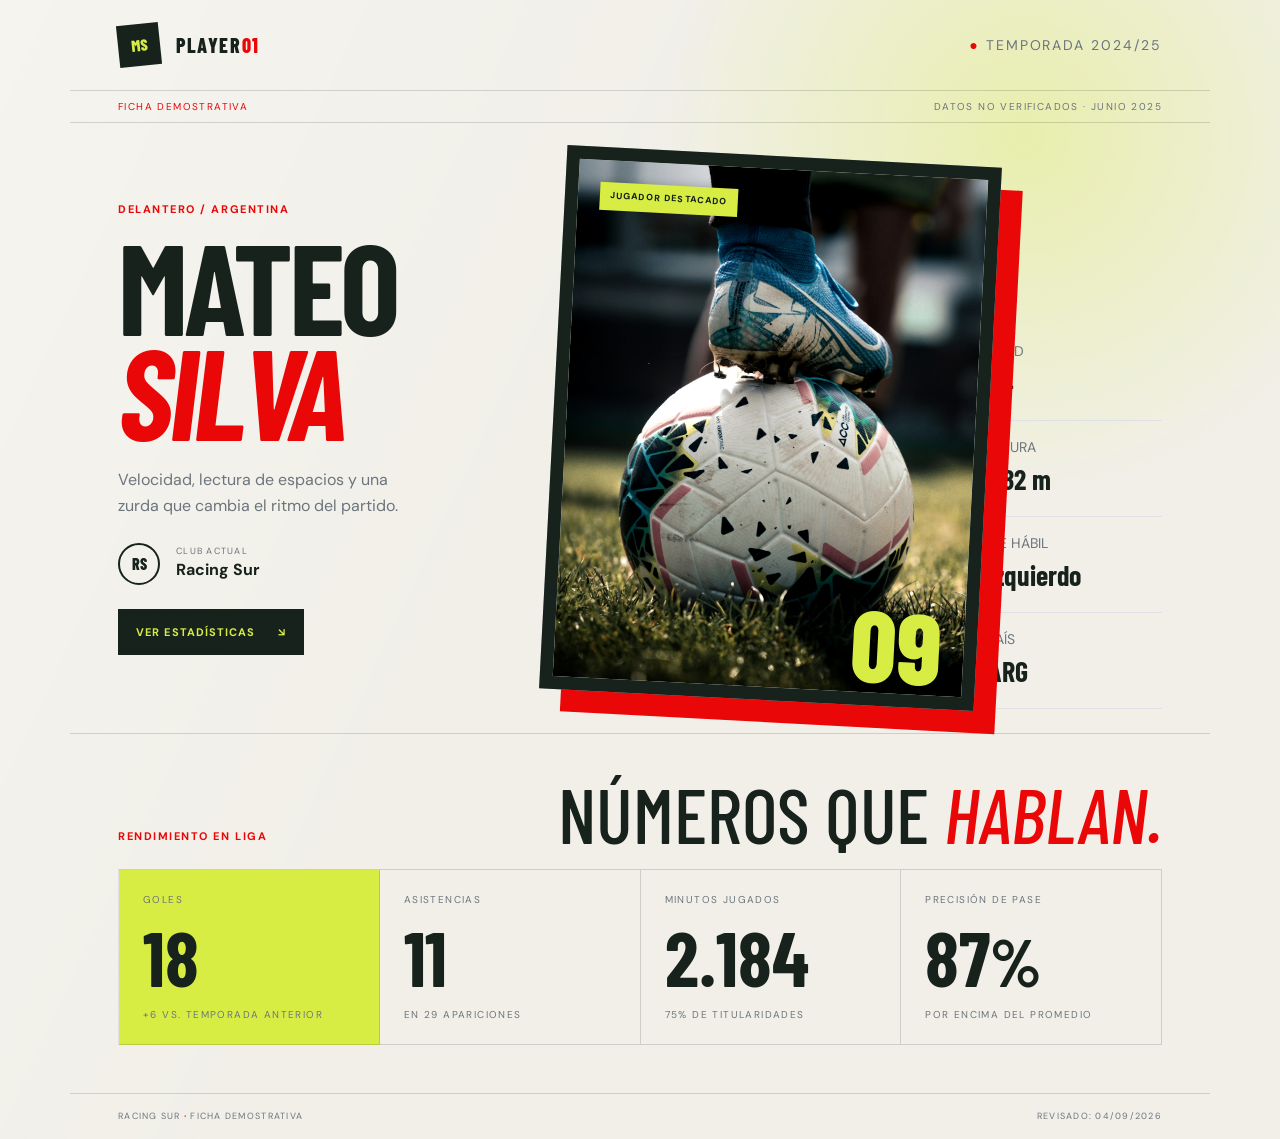
==== index2.html @ 775563b6 "Agregar indices Bootstrap y Tailwind" ====
<!doctype html>
<html lang="es">
<head>
  <meta charset="utf-8">
  <meta name="viewport" content="width=device-width, initial-scale=1">
  <meta name="description" content="Ficha demostrativa de Mateo Silva, futbolista profesional.">
  <title>Mateo Silva | Bootstrap</title>
  <link rel="preconnect" href="https://fonts.googleapis.com">
  <link rel="preconnect" href="https://fonts.gstatic.com" crossorigin>
  <link href="https://fonts.googleapis.com/css2?family=Barlow+Condensed:wght@500;600;700;800&family=DM+Sans:wght@400;500;700&display=swap" rel="stylesheet">
  <link href="https://cdn.jsdelivr.net/npm/bootstrap@5.3.3/dist/css/bootstrap.min.css" rel="stylesheet">
  <style>
    :root { --ink: #17221d; --muted: #68726d; --paper: #f1efe8; --lime: #d8ed44; --orange: #ea0707; --line: rgba(23,34,29,.16); --display: "Barlow Condensed", Impact, sans-serif; --body: "DM Sans", Arial, sans-serif; }
    body { margin: 0; color: var(--ink); background: var(--paper); font-family: var(--body); }
    .page { min-height: 100vh; background: linear-gradient(115deg, rgba(255,255,255,.3), transparent 42%), radial-gradient(circle at 80% 12%, rgba(216,237,68,.36), transparent 25%), var(--paper); }
    .display-font, h1, h2, .brand-name, .stat-number, .meta-value { font-family: var(--display); }
    .tracking { letter-spacing: .14em; text-transform: uppercase; }
    .top-border { border-top: 1px solid var(--line); }
    .bottom-border { border-bottom: 1px solid var(--line); }
    .brand-mark { display: inline-grid; width: 42px; height: 42px; place-items: center; background: var(--ink); color: var(--lime); transform: rotate(-6deg); font-family: var(--display); font-weight: 800; }
    .brand-name { color: var(--ink); font-size: 20px; font-weight: 800; letter-spacing: .08em; }
    .brand-name span, .accent { color: var(--orange); }
    .hero-title { font-size: clamp(76px, 10vw, 150px); line-height: .82; letter-spacing: -.035em; }
    .portrait-wrap { position: relative; display: grid; place-items: center; min-height: 610px; }
    .portrait { position: relative; z-index: 1; width: min(100%, 480px); aspect-ratio: 4 / 5; overflow: hidden; border: 13px solid var(--ink); background: #b7c1b9; box-shadow: 22px 22px 0 var(--orange); transform: rotate(3deg); }
    .portrait img { width: 100%; height: 100%; object-fit: cover; filter: saturate(.8) contrast(1.08); }
    .sunburst { position: absolute; width: 330px; height: 330px; border-radius: 50%; background: repeating-conic-gradient(from 20deg, rgba(216,237,68,.9) 0deg 12deg, transparent 12deg 25deg); }
    .portrait-number { position: absolute; right: 22px; bottom: 10px; color: var(--lime); font-family: var(--display); font-size: 100px; font-weight: 800; line-height: .8; }
    .portrait-tag { position: absolute; top: 22px; left: 22px; padding: 7px 10px; background: var(--lime); font-size: 9px; font-weight: 800; letter-spacing: .13em; text-transform: uppercase; }
    .action { display: inline-flex; gap: 22px; padding: 15px 18px; background: var(--ink); color: var(--lime); font-size: 11px; font-weight: 700; letter-spacing: .1em; text-decoration: none; text-transform: uppercase; }
    .action:hover { color: white; background: var(--orange); }
    .club-badge { display: grid; width: 42px; height: 42px; place-items: center; border: 2px solid var(--ink); border-radius: 50%; font-family: var(--display); font-weight: 800; }
    .stat-card { min-height: 175px; padding: 22px 24px; border-right: 1px solid var(--line); border-bottom: 1px solid var(--line); }
    .stat-card.accent-card { background: var(--lime); }
    .stat-number { font-size: clamp(58px, 6vw, 88px); line-height: .8; }
    .fallback-label { display: none; position: absolute; inset: 50% auto auto 50%; padding: 10px 14px; background: var(--ink); color: var(--lime); font-size: 10px; font-weight: 700; transform: translate(-50%, -50%); }
    .image-fallback .fallback-label { display: block; }
    @media (max-width: 767px) { .portrait-wrap { min-height: 420px; margin: 12px 18px 30px; } .hero-title { font-size: clamp(76px, 24vw, 130px); } .portrait { width: min(100%, 355px); } .sunburst { width: 245px; height: 245px; } }
  </style>
</head>
<body>
  <main class="page">
    <nav class="container-xl py-4 px-4 px-lg-5 d-flex justify-content-between align-items-center bottom-border" aria-label="Navegación principal">
      <a class="d-flex align-items-center gap-3 text-decoration-none" href="index.html" aria-label="Inicio de la ficha"><span class="brand-mark">MS</span><span class="brand-name">PLAYER<span>01</span></span></a>
      <span class="tracking text-secondary small"><span class="accent">●</span> Temporada 2024/25</span>
    </nav>
    <div class="container-xl px-4 px-lg-5 py-2 d-flex justify-content-between bottom-border tracking text-secondary" style="font-size:10px"><span class="accent">Ficha demostrativa</span><span>Datos no verificados · Junio 2025</span></div>

    <section class="container-xl px-4 px-lg-5 py-5 py-lg-0" aria-labelledby="player-name">
      <div class="row align-items-center g-4 g-lg-0">
        <div class="col-md-5 py-lg-5">
          <p class="tracking accent fw-bold" style="font-size:11px">Delantero / Argentina</p>
          <h1 id="player-name" class="hero-title fw-bold text-uppercase mb-4">Mateo<br><em class="accent">Silva</em></h1>
          <p class="text-secondary" style="max-width:285px; line-height:1.6">Velocidad, lectura de espacios y una zurda que cambia el ritmo del partido.</p>
          <div class="d-flex align-items-center gap-3 my-4"><div class="club-badge">RS</div><div><span class="d-block tracking text-secondary" style="font-size:9px">Club actual</span><strong>Racing Sur</strong></div></div>
          <a class="action" href="#stats">Ver estadísticas <span aria-hidden="true">↘</span></a>
        </div>
        <div class="col-md-5 portrait-wrap">
          <div class="sunburst" aria-hidden="true"></div>
          <div class="portrait"><img src="assets/player.jpg" alt="Futbolista controlando el balón durante un partido" onerror="this.closest('.portrait').classList.add('image-fallback'); this.remove()"><span class="fallback-label">Imagen no disponible</span><div class="portrait-number">09</div><div class="portrait-tag">Jugador destacado</div></div>
        </div>
        <aside class="col-md-2 align-self-end pb-4" aria-label="Datos personales">
          <div class="border-bottom py-3"><span class="d-block text-secondary text-uppercase small">Edad</span><strong class="meta-value fs-3">24</strong></div>
          <div class="border-bottom py-3"><span class="d-block text-secondary text-uppercase small">Altura</span><strong class="meta-value fs-3">1.82 m</strong></div>
          <div class="border-bottom py-3"><span class="d-block text-secondary text-uppercase small">Pie hábil</span><strong class="meta-value fs-3">Izquierdo</strong></div>
          <div class="border-bottom py-3"><span class="d-block text-secondary text-uppercase small">País</span><strong class="meta-value fs-3">ARG</strong></div>
        </aside>
      </div>
    </section>

    <section id="stats" class="container-xl px-4 px-lg-5 py-5 top-border" aria-labelledby="stats-title">
      <div class="d-flex flex-column flex-md-row justify-content-between align-items-md-end gap-3 mb-4"><p class="tracking accent fw-bold mb-0" style="font-size:11px">Rendimiento en liga</p><h2 id="stats-title" class="display-font text-uppercase text-md-end mb-0" style="font-size:clamp(45px,6vw,80px);line-height:.82">Números que <em class="accent">hablan.</em></h2></div>
      <div class="row g-0 top-border border-start">
        <article class="col-6 col-lg-3 stat-card accent-card d-flex flex-column justify-content-between"><span class="tracking text-secondary" style="font-size:10px">Goles</span><strong class="stat-number">18</strong><span class="tracking text-secondary" style="font-size:10px">+6 vs. temporada anterior</span></article>
        <article class="col-6 col-lg-3 stat-card d-flex flex-column justify-content-between"><span class="tracking text-secondary" style="font-size:10px">Asistencias</span><strong class="stat-number">11</strong><span class="tracking text-secondary" style="font-size:10px">En 29 apariciones</span></article>
        <article class="col-6 col-lg-3 stat-card d-flex flex-column justify-content-between"><span class="tracking text-secondary" style="font-size:10px">Minutos jugados</span><strong class="stat-number">2.184</strong><span class="tracking text-secondary" style="font-size:10px">75% de titularidades</span></article>
        <article class="col-6 col-lg-3 stat-card d-flex flex-column justify-content-between"><span class="tracking text-secondary" style="font-size:10px">Precisión de pase</span><strong class="stat-number">87<small>%</small></strong><span class="tracking text-secondary" style="font-size:10px">Por encima del promedio</span></article>
      </div>
    </section>
    <footer class="container-xl px-4 px-lg-5 py-3 top-border d-flex flex-column flex-md-row justify-content-between gap-2 tracking text-secondary" style="font-size:9px"><span>RACING SUR <b class="accent">·</b> FICHA DEMOSTRATIVA</span><span>Revisado: 04/09/2026</span></footer>
  </main>
</body>
</html>
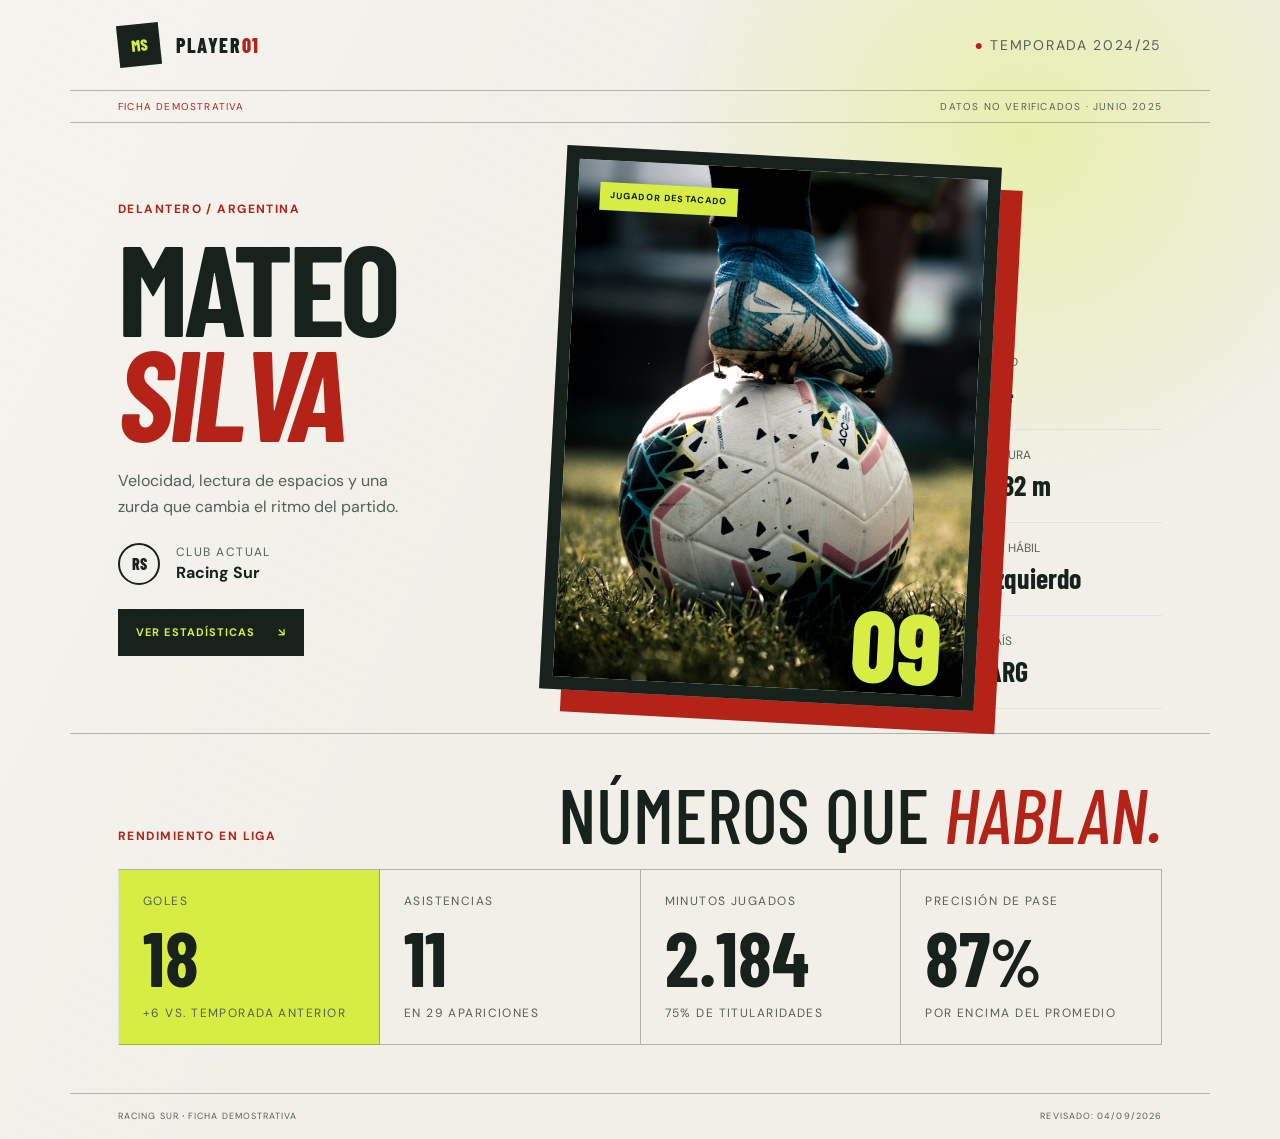
==== commit f32e9341: "Mejorar accesibilidad WCAG AA de indices" ====
--- a/index2.html
+++ b/index2.html
@@ -10,11 +10,15 @@
   <link href="https://fonts.googleapis.com/css2?family=Barlow+Condensed:wght@500;600;700;800&family=DM+Sans:wght@400;500;700&display=swap" rel="stylesheet">
   <link href="https://cdn.jsdelivr.net/npm/bootstrap@5.3.3/dist/css/bootstrap.min.css" rel="stylesheet">
   <style>
-    :root { --ink: #17221d; --muted: #68726d; --paper: #f1efe8; --lime: #d8ed44; --orange: #ea0707; --line: rgba(23,34,29,.16); --display: "Barlow Condensed", Impact, sans-serif; --body: "DM Sans", Arial, sans-serif; }
-    body { margin: 0; color: var(--ink); background: var(--paper); font-family: var(--body); }
+    :root { --ink: #17221d; --muted: #52605a; --paper: #f1efe8; --lime: #d8ed44; --orange: #b42318; --line: rgba(23,34,29,.3); --display: "Barlow Condensed", Impact, sans-serif; --body: "DM Sans", Arial, sans-serif; }
+    body { margin: 0; color: var(--ink); background: var(--paper); font-family: var(--body); font-size: 16px; }
     .page { min-height: 100vh; background: linear-gradient(115deg, rgba(255,255,255,.3), transparent 42%), radial-gradient(circle at 80% 12%, rgba(216,237,68,.36), transparent 25%), var(--paper); }
     .display-font, h1, h2, .brand-name, .stat-number, .meta-value { font-family: var(--display); }
-    .tracking { letter-spacing: .14em; text-transform: uppercase; }
+    .text-secondary { color: var(--muted) !important; }
+    .tracking { letter-spacing: .12em; text-transform: uppercase; }
+    .skip-link { position: absolute; top: 1rem; left: 1rem; z-index: 10; padding: .75rem 1rem; background: var(--ink); color: white; transform: translateY(-200%); }
+    .skip-link:focus { transform: translateY(0); color: white; }
+    a:focus-visible { outline: 3px solid var(--orange); outline-offset: 4px; }
     .top-border { border-top: 1px solid var(--line); }
     .bottom-border { border-bottom: 1px solid var(--line); }
     .brand-mark { display: inline-grid; width: 42px; height: 42px; place-items: center; background: var(--ink); color: var(--lime); transform: rotate(-6deg); font-family: var(--display); font-weight: 800; }
@@ -28,17 +32,19 @@
     .portrait-number { position: absolute; right: 22px; bottom: 10px; color: var(--lime); font-family: var(--display); font-size: 100px; font-weight: 800; line-height: .8; }
     .portrait-tag { position: absolute; top: 22px; left: 22px; padding: 7px 10px; background: var(--lime); font-size: 9px; font-weight: 800; letter-spacing: .13em; text-transform: uppercase; }
     .action { display: inline-flex; gap: 22px; padding: 15px 18px; background: var(--ink); color: var(--lime); font-size: 11px; font-weight: 700; letter-spacing: .1em; text-decoration: none; text-transform: uppercase; }
-    .action:hover { color: white; background: var(--orange); }
+    .action:hover, .action:focus-visible { color: white; background: var(--orange); }
     .club-badge { display: grid; width: 42px; height: 42px; place-items: center; border: 2px solid var(--ink); border-radius: 50%; font-family: var(--display); font-weight: 800; }
     .stat-card { min-height: 175px; padding: 22px 24px; border-right: 1px solid var(--line); border-bottom: 1px solid var(--line); }
     .stat-card.accent-card { background: var(--lime); }
     .stat-number { font-size: clamp(58px, 6vw, 88px); line-height: .8; }
-    .fallback-label { display: none; position: absolute; inset: 50% auto auto 50%; padding: 10px 14px; background: var(--ink); color: var(--lime); font-size: 10px; font-weight: 700; transform: translate(-50%, -50%); }
+    .fallback-label { display: none; position: absolute; inset: 50% auto auto 50%; padding: 10px 14px; background: var(--ink); color: var(--lime); font-size: 12px; font-weight: 700; transform: translate(-50%, -50%); }
     .image-fallback .fallback-label { display: block; }
+    @media (prefers-reduced-motion: reduce) { html { scroll-behavior: auto; } *, *::before, *::after { transition-duration: .01ms !important; transform: none !important; } }
     @media (max-width: 767px) { .portrait-wrap { min-height: 420px; margin: 12px 18px 30px; } .hero-title { font-size: clamp(76px, 24vw, 130px); } .portrait { width: min(100%, 355px); } .sunburst { width: 245px; height: 245px; } }
   </style>
 </head>
 <body>
+  <a class="skip-link" href="#main-content">Saltar al contenido principal</a>
   <main class="page">
     <nav class="container-xl py-4 px-4 px-lg-5 d-flex justify-content-between align-items-center bottom-border" aria-label="Navegación principal">
       <a class="d-flex align-items-center gap-3 text-decoration-none" href="index.html" aria-label="Inicio de la ficha"><span class="brand-mark">MS</span><span class="brand-name">PLAYER<span>01</span></span></a>
@@ -46,13 +52,13 @@
     </nav>
     <div class="container-xl px-4 px-lg-5 py-2 d-flex justify-content-between bottom-border tracking text-secondary" style="font-size:10px"><span class="accent">Ficha demostrativa</span><span>Datos no verificados · Junio 2025</span></div>
 
-    <section class="container-xl px-4 px-lg-5 py-5 py-lg-0" aria-labelledby="player-name">
+    <section id="main-content" class="container-xl px-4 px-lg-5 py-5 py-lg-0" aria-labelledby="player-name" tabindex="-1">
       <div class="row align-items-center g-4 g-lg-0">
         <div class="col-md-5 py-lg-5">
-          <p class="tracking accent fw-bold" style="font-size:11px">Delantero / Argentina</p>
+          <p class="tracking accent fw-bold" style="font-size:12px">Delantero / Argentina</p>
           <h1 id="player-name" class="hero-title fw-bold text-uppercase mb-4">Mateo<br><em class="accent">Silva</em></h1>
           <p class="text-secondary" style="max-width:285px; line-height:1.6">Velocidad, lectura de espacios y una zurda que cambia el ritmo del partido.</p>
-          <div class="d-flex align-items-center gap-3 my-4"><div class="club-badge">RS</div><div><span class="d-block tracking text-secondary" style="font-size:9px">Club actual</span><strong>Racing Sur</strong></div></div>
+          <div class="d-flex align-items-center gap-3 my-4"><div class="club-badge">RS</div><div><span class="d-block tracking text-secondary" style="font-size:12px">Club actual</span><strong>Racing Sur</strong></div></div>
           <a class="action" href="#stats">Ver estadísticas <span aria-hidden="true">↘</span></a>
         </div>
         <div class="col-md-5 portrait-wrap">
@@ -60,21 +66,21 @@
           <div class="portrait"><img src="assets/player.jpg" alt="Futbolista controlando el balón durante un partido" onerror="this.closest('.portrait').classList.add('image-fallback'); this.remove()"><span class="fallback-label">Imagen no disponible</span><div class="portrait-number">09</div><div class="portrait-tag">Jugador destacado</div></div>
         </div>
         <aside class="col-md-2 align-self-end pb-4" aria-label="Datos personales">
-          <div class="border-bottom py-3"><span class="d-block text-secondary text-uppercase small">Edad</span><strong class="meta-value fs-3">24</strong></div>
-          <div class="border-bottom py-3"><span class="d-block text-secondary text-uppercase small">Altura</span><strong class="meta-value fs-3">1.82 m</strong></div>
-          <div class="border-bottom py-3"><span class="d-block text-secondary text-uppercase small">Pie hábil</span><strong class="meta-value fs-3">Izquierdo</strong></div>
-          <div class="border-bottom py-3"><span class="d-block text-secondary text-uppercase small">País</span><strong class="meta-value fs-3">ARG</strong></div>
+          <div class="border-bottom py-3"><span class="d-block text-secondary text-uppercase" style="font-size:12px">Edad</span><strong class="meta-value fs-3">24</strong></div>
+          <div class="border-bottom py-3"><span class="d-block text-secondary text-uppercase" style="font-size:12px">Altura</span><strong class="meta-value fs-3">1.82 m</strong></div>
+          <div class="border-bottom py-3"><span class="d-block text-secondary text-uppercase" style="font-size:12px">Pie hábil</span><strong class="meta-value fs-3">Izquierdo</strong></div>
+          <div class="border-bottom py-3"><span class="d-block text-secondary text-uppercase" style="font-size:12px">País</span><strong class="meta-value fs-3">ARG</strong></div>
         </aside>
       </div>
     </section>
 
     <section id="stats" class="container-xl px-4 px-lg-5 py-5 top-border" aria-labelledby="stats-title">
-      <div class="d-flex flex-column flex-md-row justify-content-between align-items-md-end gap-3 mb-4"><p class="tracking accent fw-bold mb-0" style="font-size:11px">Rendimiento en liga</p><h2 id="stats-title" class="display-font text-uppercase text-md-end mb-0" style="font-size:clamp(45px,6vw,80px);line-height:.82">Números que <em class="accent">hablan.</em></h2></div>
+      <div class="d-flex flex-column flex-md-row justify-content-between align-items-md-end gap-3 mb-4"><p class="tracking accent fw-bold mb-0" style="font-size:12px">Rendimiento en liga</p><h2 id="stats-title" class="display-font text-uppercase text-md-end mb-0" style="font-size:clamp(45px,6vw,80px);line-height:.82">Números que <em class="accent">hablan.</em></h2></div>
       <div class="row g-0 top-border border-start">
-        <article class="col-6 col-lg-3 stat-card accent-card d-flex flex-column justify-content-between"><span class="tracking text-secondary" style="font-size:10px">Goles</span><strong class="stat-number">18</strong><span class="tracking text-secondary" style="font-size:10px">+6 vs. temporada anterior</span></article>
-        <article class="col-6 col-lg-3 stat-card d-flex flex-column justify-content-between"><span class="tracking text-secondary" style="font-size:10px">Asistencias</span><strong class="stat-number">11</strong><span class="tracking text-secondary" style="font-size:10px">En 29 apariciones</span></article>
-        <article class="col-6 col-lg-3 stat-card d-flex flex-column justify-content-between"><span class="tracking text-secondary" style="font-size:10px">Minutos jugados</span><strong class="stat-number">2.184</strong><span class="tracking text-secondary" style="font-size:10px">75% de titularidades</span></article>
-        <article class="col-6 col-lg-3 stat-card d-flex flex-column justify-content-between"><span class="tracking text-secondary" style="font-size:10px">Precisión de pase</span><strong class="stat-number">87<small>%</small></strong><span class="tracking text-secondary" style="font-size:10px">Por encima del promedio</span></article>
+        <article class="col-6 col-lg-3 stat-card accent-card d-flex flex-column justify-content-between"><span class="tracking text-secondary" style="font-size:12px">Goles</span><strong class="stat-number">18</strong><span class="tracking text-secondary" style="font-size:12px">+6 vs. temporada anterior</span></article>
+        <article class="col-6 col-lg-3 stat-card d-flex flex-column justify-content-between"><span class="tracking text-secondary" style="font-size:12px">Asistencias</span><strong class="stat-number">11</strong><span class="tracking text-secondary" style="font-size:12px">En 29 apariciones</span></article>
+        <article class="col-6 col-lg-3 stat-card d-flex flex-column justify-content-between"><span class="tracking text-secondary" style="font-size:12px">Minutos jugados</span><strong class="stat-number">2.184</strong><span class="tracking text-secondary" style="font-size:12px">75% de titularidades</span></article>
+        <article class="col-6 col-lg-3 stat-card d-flex flex-column justify-content-between"><span class="tracking text-secondary" style="font-size:12px">Precisión de pase</span><strong class="stat-number">87<small>%</small></strong><span class="tracking text-secondary" style="font-size:12px">Por encima del promedio</span></article>
       </div>
     </section>
     <footer class="container-xl px-4 px-lg-5 py-3 top-border d-flex flex-column flex-md-row justify-content-between gap-2 tracking text-secondary" style="font-size:9px"><span>RACING SUR <b class="accent">·</b> FICHA DEMOSTRATIVA</span><span>Revisado: 04/09/2026</span></footer>
